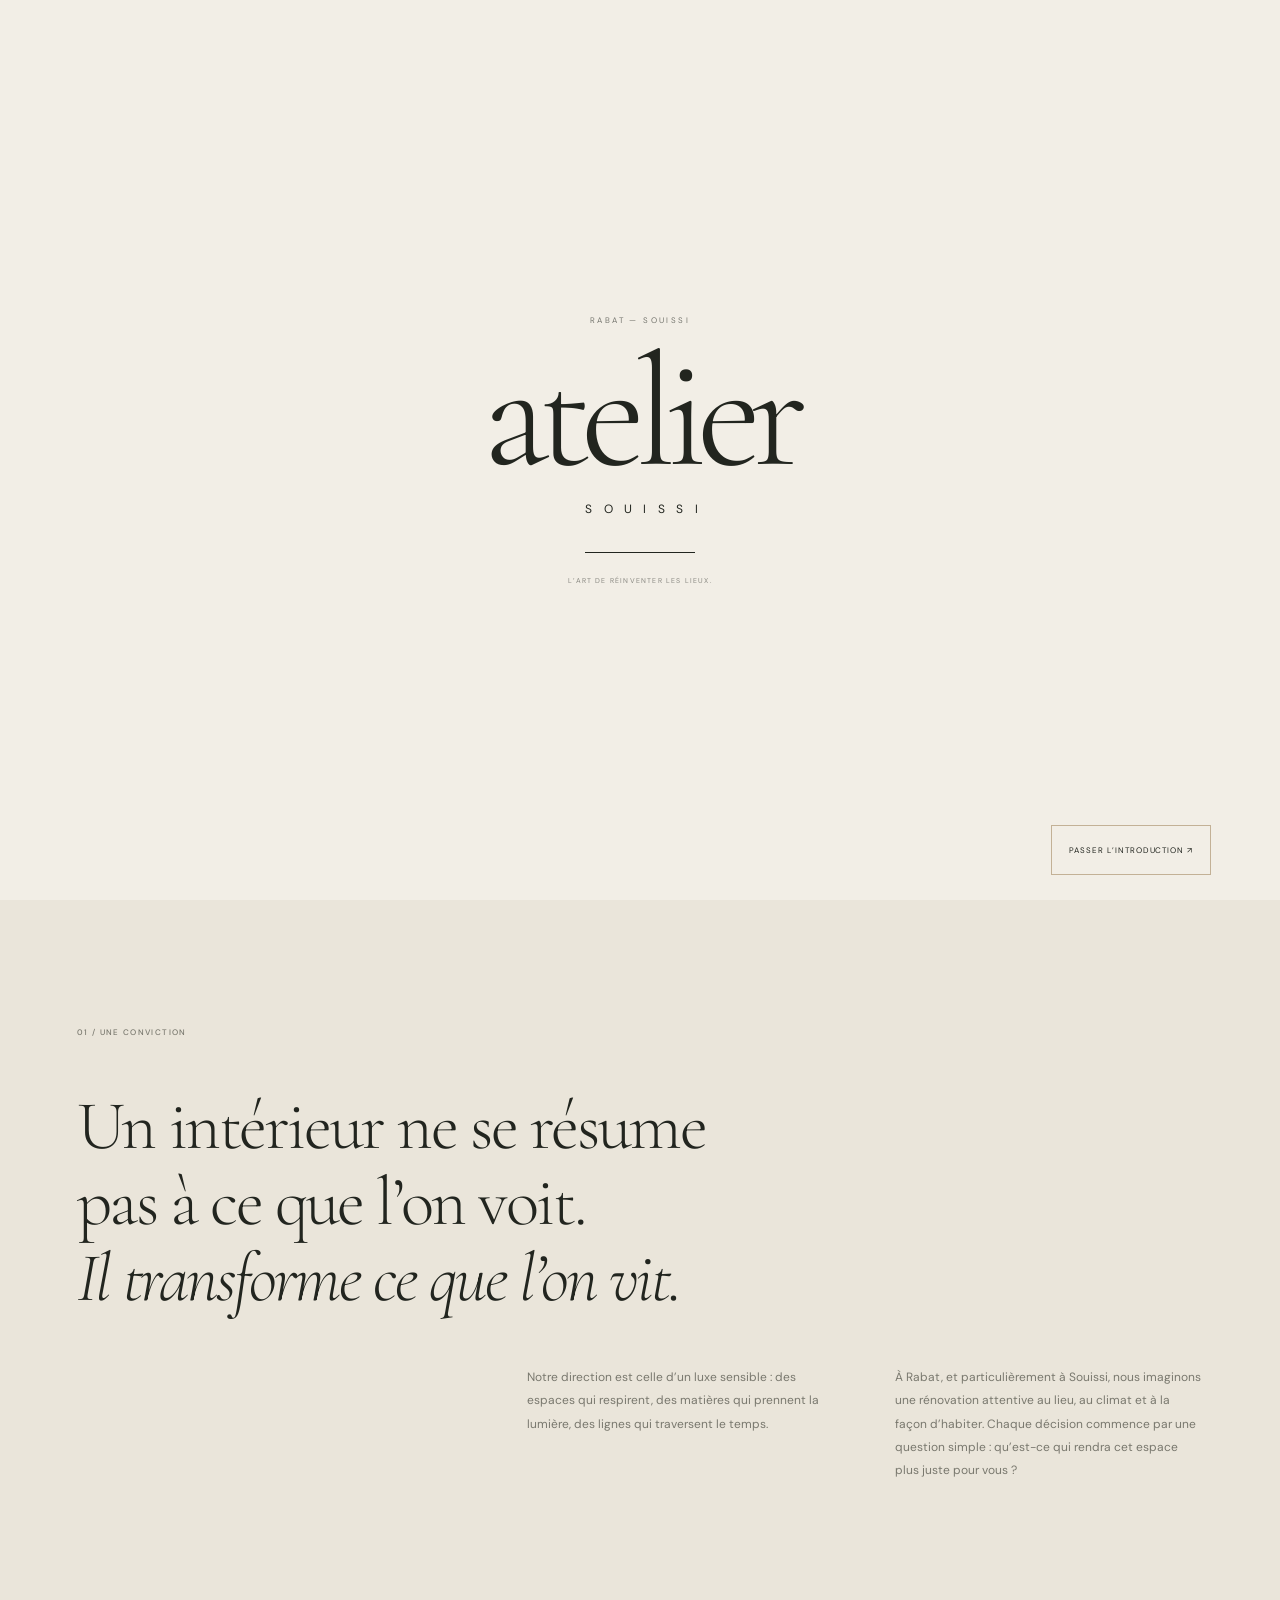
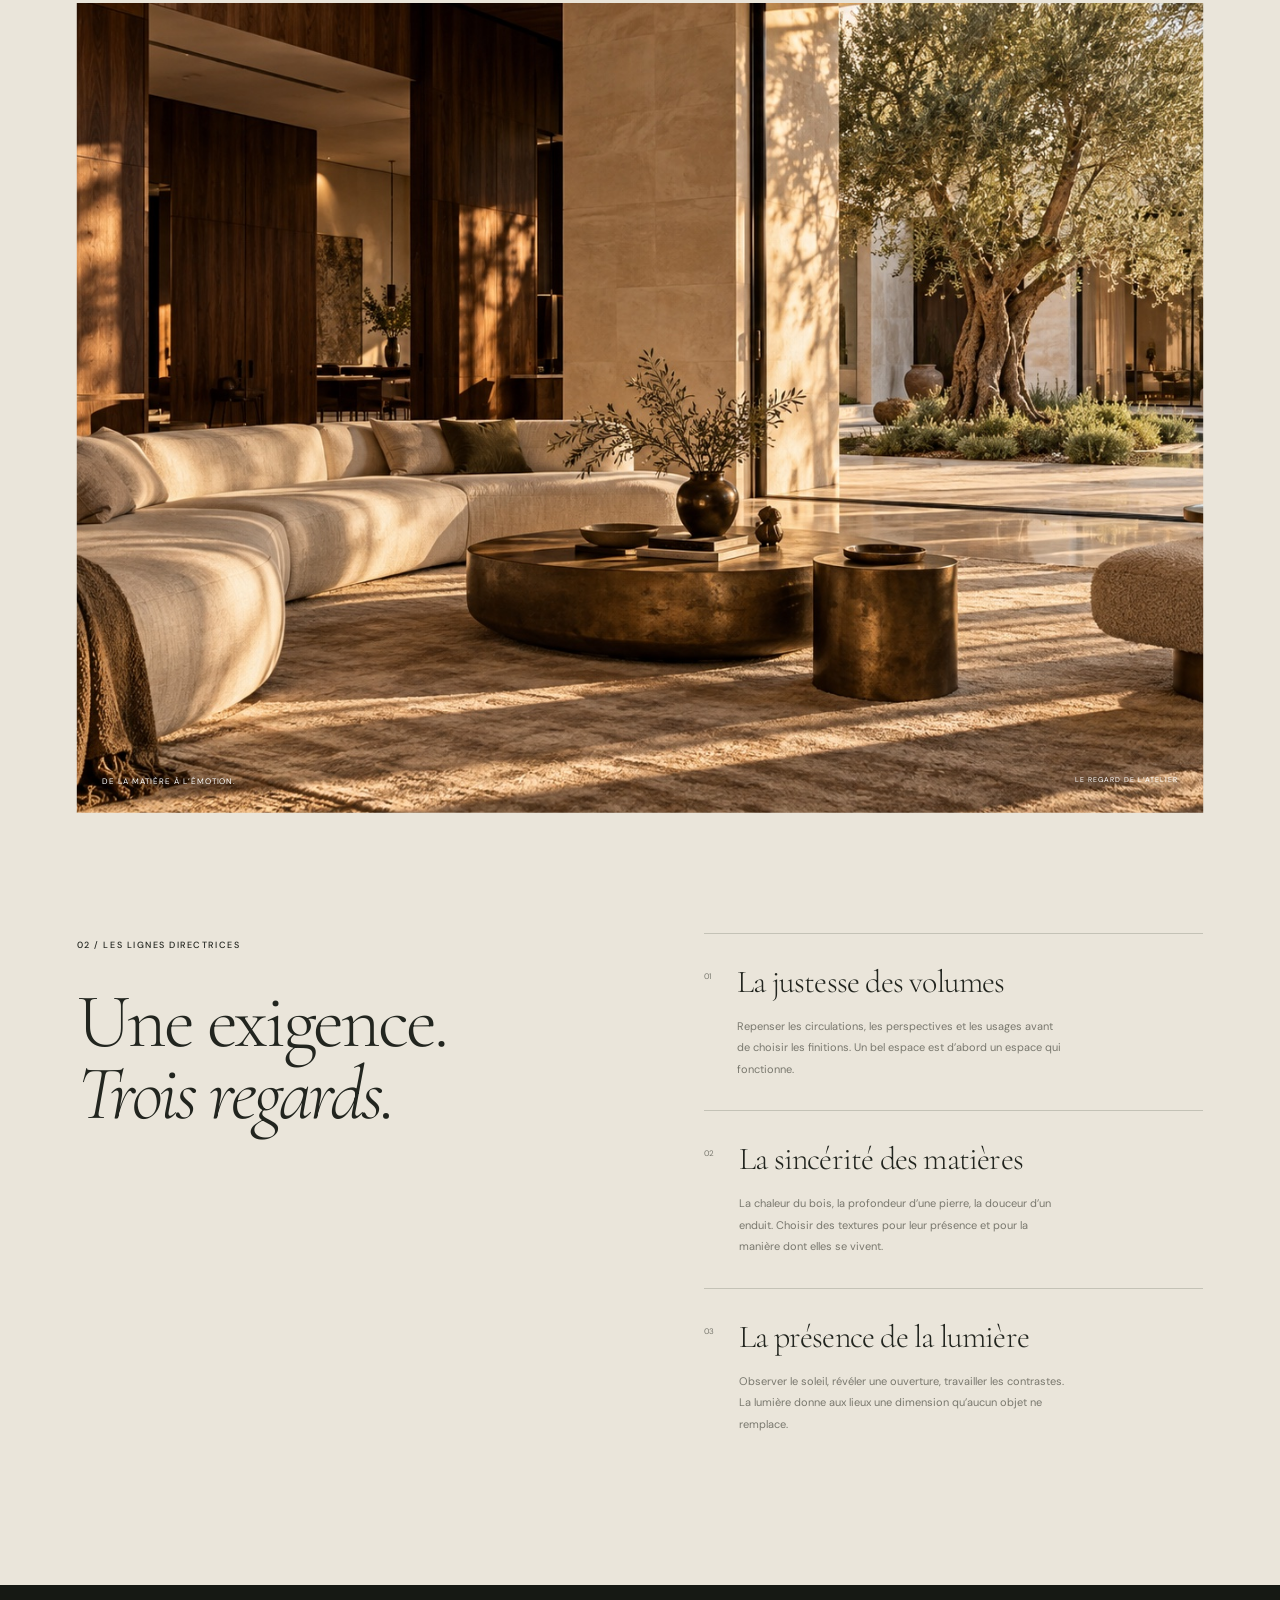
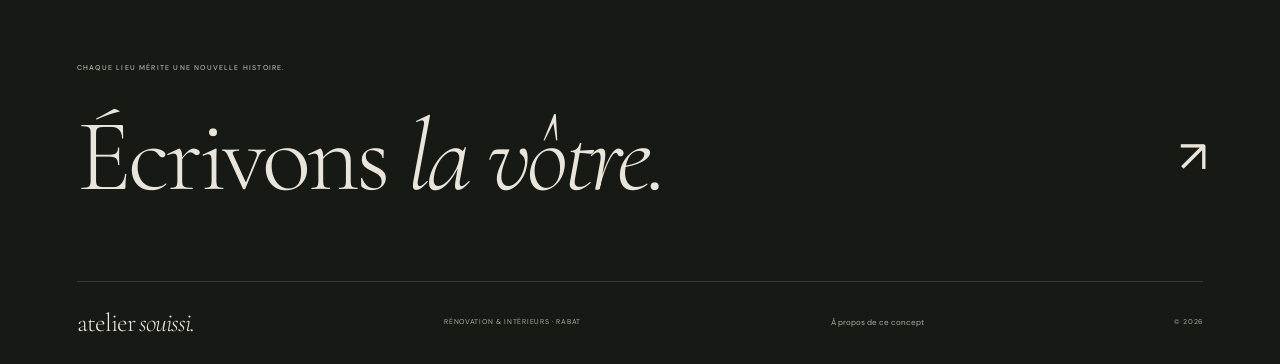
==== atelier/index.html @ e3917a99 "Ajouter atelier/index.html" ====
<!doctype html><html lang="fr" class="no-js"><head><meta charset="utf-8"><meta name="viewport" content="width=device-width, initial-scale=1"><meta name="theme-color" content="#171916"><title>L’atelier — Atelier Souissi</title><meta name="description" content="Atelier Souissi, un univers de rénovation et d’intérieurs à Rabat. Villas, espaces de vie, matières et lumière."><meta property="og:title" content="L’atelier — Atelier Souissi"><meta property="og:image" content="../assets/nour-villa.jpg"><link rel="icon" type="image/svg+xml" href="../assets/favicon.svg"><link rel="preload" as="font" type="font/ttf" href="../assets/cormorant-normal.ttf" crossorigin><link rel="preload" as="image" href="../assets/ambre-salon.jpg"><link rel="stylesheet" href="../luxury.css"><script>document.documentElement.classList.replace('no-js','js');</script><script src="../experience.js" defer></script></head><body data-page="atelier" data-title="L’atelier" class="theme-light">
 <a class="skip-link" href="#main">Aller au contenu</a>
 <div class="opening" id="opening" aria-hidden="true"><div class="opening-top"></div><div class="opening-bottom"></div><div class="opening-brand"><span class="opening-city">RABAT — SOUISSI</span><span class="opening-word">atelier</span><span class="opening-sub">S O U I S S I</span><div class="opening-rule"><i></i></div><span class="opening-signature">L’ART DE RÉINVENTER LES LIEUX.</span></div><button class="opening-skip" type="button" tabindex="-1">PASSER L’INTRODUCTION ↗</button></div>
 <div class="route-transition" aria-hidden="true"><div class="route-transition-fill"></div><div class="route-transition-name"></div><span>ATELIER SOUISSI</span></div>
 <header class="header" id="header"><a class="brand" href="../" aria-label="Atelier Souissi, accueil"><span>atelier</span><small>SOUISSI</small></a><div class="header-location">RÉNOVATION & INTÉRIEURS<br><span>RABAT, MAROC</span></div><nav class="primary-nav" aria-label="Navigation principale"><a href="../univers/" data-nav="univers">Les univers</a><a href="../atelier/" data-nav="atelier" aria-current="page">L’atelier</a><a href="../expertises/" data-nav="expertises">L’expertise</a></nav><div class="header-tools"><a class="project-link" href="../contact/">Votre projet <span>↗</span></a><button class="overview-toggle" type="button" aria-label="Voir les univers en vue d’ensemble" aria-pressed="false"><span></span><span></span></button><button class="menu-toggle" type="button" aria-label="Ouvrir le menu" aria-expanded="false" aria-controls="menu"><i></i><i></i></button></div><div class="reading-progress"></div></header>
 <div class="menu" id="menu" hidden><div class="menu-photo"><img src="../assets/nour-villa.jpg" alt="Univers architectural Atelier Souissi" id="menu-photo"><span>LES LIEUX CHANGENT.<br><em>La façon de vivre aussi.</em></span></div><div class="menu-body"><span class="micro">EXPLORER L’UNIVERS ATELIER SOUISSI</span><nav aria-label="Menu complet"><a href="../" data-menu-image="../assets/nour-villa.jpg"><span class="menu-number">01</span><span>L’accueil</span><span class="menu-arrow">↗</span></a><a href="../univers/" data-menu-image="../assets/ambre-salon.jpg"><span class="menu-number">02</span><span>Les univers</span><span class="menu-arrow">↗</span></a><a href="../atelier/" data-menu-image="../assets/escalier-sculpture.jpg"><span class="menu-number">03</span><span>L’atelier</span><span class="menu-arrow">↗</span></a><a href="../expertises/" data-menu-image="../assets/sable-bain.jpg"><span class="menu-number">04</span><span>L’expertise</span><span class="menu-arrow">↗</span></a><a href="../contact/" data-menu-image="../assets/nour-villa.jpg"><span class="menu-number">05</span><span>Votre projet</span><span class="menu-arrow">↗</span></a></nav><div class="menu-bottom"><span>Rabat · Souissi & alentours</span><button type="button" id="replay-opening">Revoir l’ouverture ↗</button><button class="legal-open" type="button">Le concept</button></div></div></div>
 <main id="main" tabindex="-1"><section class="atelier-hero"><div class="atelier-hero-copy"><span class="micro">LE REGARD ATELIER SOUISSI</span><h1>Le luxe<br>se <em>ressent.</em></h1><p>Un équilibre. Une lumière. Un détail juste.<br>Et ce sentiment d’être exactement à sa place.</p><a class="line-link" href="#vision">Découvrir notre regard <span>↓</span></a><span class="atelier-coordinate">RABAT, MAROC — 34° N</span></div><div class="atelier-hero-image"><img src="../assets/escalier-sculpture.jpg" alt="Escalier courbe en pierre sous une lumière zénithale" fetchpriority="high"><span>L’ATTENTION CHANGE LA PERCEPTION.</span></div></section><section class="atelier-manifesto" id="vision"><span class="micro" data-reveal>01 / UNE CONVICTION</span><h2 data-reveal>Un intérieur ne se résume<br>pas à ce que l’on voit.<br><em>Il transforme ce que l’on vit.</em></h2><div class="manifesto-text" data-reveal><p>Notre direction est celle d’un luxe sensible : des espaces qui respirent, des matières qui prennent la lumière, des lignes qui traversent le temps.</p><p>À Rabat, et particulièrement à Souissi, nous imaginons une rénovation attentive au lieu, au climat et à la façon d’habiter. Chaque décision commence par une question simple : qu’est-ce qui rendra cet espace plus juste pour vous ?</p></div></section><figure class="image-expand" data-expand><img src="../assets/ambre-salon.jpg" alt="Lumière du soir sur le noyer, le lin et la pierre" loading="lazy"><figcaption>DE LA MATIÈRE À L’ÉMOTION.<span>LE REGARD DE L’ATELIER</span></figcaption></figure><section class="values"><div class="values-title" data-reveal><span class="micro">02 / LES LIGNES DIRECTRICES</span><h2>Une exigence.<br><em>Trois regards.</em></h2></div><div class="values-list"><article data-reveal><span>01</span><div><h3>La justesse des volumes</h3><p>Repenser les circulations, les perspectives et les usages avant de choisir les finitions. Un bel espace est d’abord un espace qui fonctionne.</p></div></article><article data-reveal><span>02</span><div><h3>La sincérité des matières</h3><p>La chaleur du bois, la profondeur d’une pierre, la douceur d’un enduit. Choisir des textures pour leur présence et pour la manière dont elles se vivent.</p></div></article><article data-reveal><span>03</span><div><h3>La présence de la lumière</h3><p>Observer le soleil, révéler une ouverture, travailler les contrastes. La lumière donne aux lieux une dimension qu’aucun objet ne remplace.</p></div></article></div></section><footer class="footer"><div class="footer-main"><span class="micro">CHAQUE LIEU MÉRITE UNE NOUVELLE HISTOIRE.</span><a class="footer-invitation" href="../contact/">Écrivons <em>la vôtre.</em><span>↗</span></a></div><div class="footer-line"><a class="footer-wordmark" href="../">atelier <em>souissi.</em></a><span>RÉNOVATION & INTÉRIEURS · RABAT</span><button class="legal-open" type="button">À propos de ce concept</button><span>© 2026</span></div></footer></main>
 <dialog class="legal-dialog" id="legal-dialog" aria-labelledby="legal-title"><button type="button" class="dialog-close" aria-label="Fermer les informations">×</button><span class="micro">NOTE DE PRÉSENTATION</span><h2 id="legal-title">Une vision.<br><em>Un concept.</em></h2><p>Atelier Souissi est une identité de présentation créée pour un projet d’entreprise de rénovation à Rabat. Son nom et les prestations proposées restent à valider avec l’entreprise.</p><p>Villa Nour, Résidence Ambre et Maison Sable sont des études d’ambiance fictives. Les images ont été créées pour ce concept à l’aide de la génération d’images ; elles ne représentent pas des chantiers réalisés.</p><p>Le parcours « Votre projet » prépare un brief téléchargeable sur votre appareil. Il ne transmet aucune demande. Les coordonnées et informations légales réelles devront être renseignées avant l’utilisation commerciale.</p></dialog><div class="image-cursor" aria-hidden="true">DÉCOUVRIR<br><span>↗</span></div>
 </body></html>
---- luxury.css ----
@font-face{font-family:Sans;font-weight:400;font-display:swap;src:url('assets/dm-sans-400.ttf')}@font-face{font-family:Sans;font-weight:500 700;font-display:swap;src:url('assets/dm-sans-500.ttf')}@font-face{font-family:Display;font-style:normal;font-weight:300 600;font-display:swap;src:url('assets/cormorant-normal.ttf')}@font-face{font-family:Display;font-style:italic;font-weight:300 600;font-display:swap;src:url('assets/cormorant-italic.ttf')}
:root{--paper:#eae5da;--paper2:#f2eee6;--ink:#22251f;--night:#161914;--gold:#c3b196;--muted:#79786e;--line:#34392e35;--pad:6vw;--ease:cubic-bezier(.76,0,.24,1);--smooth:cubic-bezier(.22,1,.36,1)}*{box-sizing:border-box}html{scroll-behavior:smooth;scroll-padding-top:110px}body{margin:0;background:var(--paper);color:var(--ink);font:13px/1.75 Sans,Arial,sans-serif;-webkit-font-smoothing:antialiased}body[data-page=home]{overflow:hidden}body.locked{overflow:hidden}::selection{background:#b9a98a;color:var(--night)}button,input,select,textarea{font:inherit}button,a{-webkit-tap-highlight-color:transparent}button{color:inherit;border:0;background:none;cursor:pointer}a{color:inherit;text-decoration:none}img{display:block;width:100%;height:100%;object-fit:cover}h1,h2,h3,h4,p,figure{margin:0}h1,h2,h3,h4{font-family:Display,Georgia,serif;font-weight:300;line-height:.94;letter-spacing:-.04em}em{font-family:Display,Georgia,serif;font-weight:300}h2{font-size:clamp(55px,6.5vw,106px)}button:focus-visible,a:focus-visible,summary:focus-visible{outline:1px solid var(--gold);outline-offset:7px}input:focus-visible,select:focus-visible,textarea:focus-visible{outline:1px solid currentColor;outline-offset:4px}[hidden]{display:none!important}.micro{font:9px/1.6 Sans,Arial,sans-serif;letter-spacing:.17em;font-weight:500}.skip-link{position:fixed;top:-100px;left:25px;z-index:2000;background:var(--paper);color:var(--ink);padding:12px 20px}.skip-link:focus{top:20px}main:focus{outline:none}.no-js .opening{display:none}.no-js .menu-toggle,.no-js .overview-toggle{display:none}

/* A signature, then two horizontal curtains unveil the first photograph. */
.opening{position:fixed;inset:0;z-index:1000;display:grid;place-items:center;color:var(--ink);isolation:isolate}.opening-top,.opening-bottom{position:absolute;left:0;right:0;height:50.1%;background:var(--paper2);z-index:-1;transition:transform 1.4s var(--ease)}.opening-top{top:0}.opening-bottom{bottom:0}.opening-brand{display:flex;align-items:center;flex-direction:column;transition:opacity .6s,transform .8s var(--smooth)}.opening-city{font-size:8px;letter-spacing:.3em;opacity:.6;margin-bottom:30px}.opening-word{font:300 160px/.7 Display,Georgia,serif;letter-spacing:-.07em;animation:brandReveal 1.8s var(--smooth) both}.opening-sub{font-size:12px;letter-spacing:.35em;margin:30px 0 22px;padding-left:7px;animation:brandReveal 1.6s .15s var(--smooth) both}.opening-rule{width:110px;height:1px;background:#22251f20;overflow:hidden;margin:10px 0 22px}.opening-rule i{display:block;width:100%;height:100%;background:var(--ink);transform:scaleX(0);transform-origin:left;animation:loadLine 2.1s var(--smooth) forwards}.opening-signature{font-size:7px;letter-spacing:.17em;opacity:.5}.opening-skip{position:absolute;bottom:33px;right:var(--pad);font-size:8px;letter-spacing:.12em;padding:10px}.opening.depart .opening-top{transform:translateY(-100%)}.opening.depart .opening-bottom{transform:translateY(100%)}.opening.depart .opening-brand{opacity:0;transform:translateY(-15px)}.opening.depart .opening-skip{opacity:0}.opening.done{display:none}@keyframes brandReveal{from{opacity:0;filter:blur(7px);transform:translateY(18px)}to{opacity:1;filter:blur(0);transform:none}}@keyframes loadLine{to{transform:scaleX(1)}}
.route-transition{position:fixed;inset:0;z-index:800;pointer-events:none;visibility:hidden;display:grid;place-items:center;color:var(--paper);isolation:isolate;overflow:hidden}.route-transition.is-active{visibility:visible;pointer-events:auto}.route-transition-fill{position:absolute;inset:0;background:var(--night);z-index:-1;transform:translateY(101%);transition:transform .7s var(--ease)}.route-transition.is-covered .route-transition-fill{transform:translateY(0)}.route-transition.is-revealing .route-transition-fill{transform:translateY(-101%)}.route-transition-name{font:300 clamp(50px,8vw,120px)/1 Display,Georgia,serif;opacity:0;transform:translateY(20px);transition:opacity .4s,transform .6s var(--smooth)}.route-transition.is-covered .route-transition-name{opacity:1;transform:none}.route-transition.is-revealing .route-transition-name{opacity:0;transform:translateY(-30px)}.route-transition>span{position:absolute;bottom:45px;font-size:8px;letter-spacing:.25em;opacity:0}.route-transition.is-covered>span{opacity:.5}

.header{position:fixed;top:0;left:0;right:0;height:110px;padding:0 var(--pad);display:flex;align-items:center;gap:38px;color:#fff;z-index:300;transition:background .5s,color .5s,height .5s;text-shadow:0 1px 20px #00000015}.brand{display:flex;flex-direction:column;align-items:center;line-height:1;width:112px;flex-shrink:0}.brand>span{font:300 52px/.76 Display,Georgia,serif;letter-spacing:-.055em}.brand>small{font-size:8px;letter-spacing:.39em;margin-top:12px;padding-left:4px}.header-location{font-size:7px;letter-spacing:.12em;line-height:1.9;border-left:1px solid #ffffff40;padding-left:23px;margin-right:auto}.header-location>span{opacity:.55}.primary-nav{display:flex;gap:27px;font-size:10px}.primary-nav>a{position:relative}.primary-nav>a:after{content:'';position:absolute;bottom:-5px;left:0;right:0;height:1px;background:currentColor;transform:scaleX(0);transform-origin:left;transition:transform .4s}.primary-nav>a:hover:after,.primary-nav>a[aria-current=page]:after{transform:scaleX(1)}.header-tools{display:flex;gap:24px;align-items:center}.project-link{font-size:10px;border-bottom:1px solid #ffffff60;padding-bottom:6px;white-space:nowrap}.project-link span{margin-left:25px;font-size:17px}.menu-toggle{width:35px;height:40px;display:flex;flex-direction:column;gap:7px;justify-content:center;align-items:center;padding:0;position:relative}.menu-toggle i{width:29px;height:1px;background:currentColor;display:block;transition:transform .5s}.menu-toggle[aria-expanded=true] i:first-child{transform:translateY(4px) rotate(45deg)}.menu-toggle[aria-expanded=true] i:last-child{transform:translateY(-4px) rotate(-45deg)}.overview-toggle{display:flex;align-items:center;gap:3px;height:40px;width:33px;justify-content:center}.overview-toggle span{width:11px;height:15px;border:1px solid currentColor;transition:height .4s,transform .4s}.overview-toggle:hover span:first-child{transform:translateY(-3px)}.overview-toggle[aria-pressed=true] span{height:22px}.theme-light .header,.header.is-scrolled,.header.menu-is-open,body.is-overview .header{color:var(--ink);text-shadow:none}.theme-light .header-location,.header.is-scrolled .header-location,.header.menu-is-open .header-location,.is-overview .header-location{border-color:var(--line)}.theme-light .project-link,.header.is-scrolled .project-link,.header.menu-is-open .project-link,.is-overview .project-link{border-color:var(--line)}.header.is-scrolled{height:84px;background:#eae5daf5;backdrop-filter:blur(14px)}.header.menu-is-open{height:100px;background:transparent}.reading-progress{position:absolute;bottom:0;left:0;height:1px;background:var(--gold);width:100%;transform:scaleX(var(--reading,0));transform-origin:left}.menu{position:fixed;inset:0;z-index:250;background:var(--paper);padding:120px var(--pad) 55px;display:grid;grid-template-columns:1fr 1fr;gap:9vw;overflow-y:auto;animation:menuReveal 1s var(--smooth)}.menu-photo{height:calc(100svh - 175px);min-height:420px;position:relative;overflow:hidden}.menu-photo>img{transition:opacity .3s,transform 1.2s var(--smooth);filter:brightness(.75)}.menu-photo>span{position:absolute;bottom:35px;left:35px;font-size:8px;letter-spacing:.1em;color:white;line-height:2}.menu-photo>span>em{font-size:32px;letter-spacing:-.02em}.menu-body{display:flex;flex-direction:column;justify-content:center}.menu-body>.micro{font-size:7px;margin-bottom:25px;color:var(--muted)}.menu-body nav>a{display:flex;gap:20px;align-items:center;font:300 clamp(38px,4.9vw,76px)/1.5 Display,Georgia,serif;letter-spacing:-.04em;border-bottom:1px solid var(--line)}.menu-number{font:8px Sans,Arial,sans-serif;letter-spacing:0;align-self:center;color:var(--muted);width:14px}.menu-arrow{font:25px Sans,Arial,sans-serif;margin-left:auto;transition:transform .4s}.menu-body nav>a:hover .menu-arrow{transform:translate(6px,-6px)}.menu-body nav>a:hover>span:nth-child(2){font-style:italic}.menu-bottom{display:flex;flex-wrap:wrap;gap:20px;align-items:center;margin-top:30px;font-size:9px;color:var(--muted)}.menu-bottom>span{width:100%}.menu-bottom button{font-size:8px;padding:0;border-bottom:1px solid var(--line)}@keyframes menuReveal{from{opacity:0;clip-path:inset(0 0 100% 0)}to{opacity:1;clip-path:inset(0)}}

/* The home is an immersive horizontal gallery, with a true zoomed overview. */
.home-experience{height:100svh;min-height:540px;position:relative;overflow:hidden;background:var(--paper);color:#fff;isolation:isolate}.home-stage{position:absolute;inset:0;transform:scale(1);transition:transform 1.5s var(--ease);transform-origin:50% 50%}.scene-track{height:100%;display:flex;width:500vw;transform:translate3d(calc(var(--scene,0)*-100vw),0,0);transition:transform 1.5s var(--ease);will-change:transform}.scene{height:100%;width:100vw;flex:0 0 100vw;position:relative;overflow:visible;pointer-events:none}.scene.is-active{pointer-events:auto}.scene-photo{position:absolute;inset:0;overflow:hidden;transition:inset 1.5s var(--ease)}.scene-photo img{transform:scale(1.03);object-position:50% 50%;transition:transform 2s var(--smooth)}.scene.is-active .scene-photo img{animation:drift 28s linear both}.scene[data-scene="3"] .scene-photo img{object-position:50% 43%}.scene-shade{position:absolute;inset:0;background:linear-gradient(180deg,#0c120d42,transparent 28%,#080e0b15 40%,#0c120d75 76%,#0c120d8f);transition:opacity .9s}.scene-copy{position:absolute;left:var(--pad);right:var(--pad);bottom:17%;}.scene-eyebrow{display:block;margin-bottom:23px;font-size:8px;letter-spacing:.21em}.scene-heading{font-size:clamp(90px,12vw,190px);line-height:.78;letter-spacing:-.035em;max-width:1050px}.scene-heading em{line-height:1.02}.scene-lower{display:flex;align-items:center;gap:60px;margin-top:24px}.scene-lower>p{font-size:11px;line-height:1.8;opacity:.8;min-width:220px}.outline-link{display:inline-flex;align-items:center;justify-content:space-between;gap:30px;border:1px solid #ffffff65;position:relative;isolation:isolate;overflow:hidden;font-size:8px;letter-spacing:.13em;padding:17px 20px;min-width:240px}.outline-link:before{content:'';position:absolute;inset:0;z-index:-1;background:var(--paper);transform:translateY(101%);transition:transform .55s var(--smooth)}.outline-link:hover{color:var(--ink)}.outline-link:hover:before{transform:translateY(0)}.outline-link span{font-size:17px;line-height:1}.scene-side{position:absolute;right:26px;top:45%;writing-mode:vertical-rl;font-size:7px;letter-spacing:.15em;opacity:.65}.home-top-label{position:absolute;top:155px;left:var(--pad);z-index:2;display:flex;align-items:center;gap:11px;font-size:7px;letter-spacing:.18em;transition:opacity .5s}.location-point{width:4px;height:4px;background:#d1bc95;border-radius:100%;display:block}.home-top-line{height:1px;width:40px;background:#ffffff55;margin:0 8px}.home-bottom{position:absolute;bottom:47px;left:var(--pad);right:var(--pad);z-index:5;display:flex;align-items:center;justify-content:space-between;border-top:1px solid #ffffff35;padding-top:22px;transition:color .6s,border-color .6s}.scene-pagination{display:flex;align-items:center;gap:17px;font-size:11px}.total-scenes{opacity:.4}.pagination-line{width:110px;height:1px;background:#ffffff30;display:block}.pagination-line i{display:block;height:1px;width:20%;background:currentColor;transition:width 1s var(--ease)}.home-instruction{display:flex;align-items:center;gap:12px;font-size:7px;letter-spacing:.15em;opacity:.75}.mouse-icon{display:block;width:12px;height:19px;border:1px solid currentColor;border-radius:8px;position:relative}.mouse-icon:before{content:'';width:1px;height:5px;background:currentColor;position:absolute;top:3px;left:4.5px;animation:scrollHint 2s infinite}.scene-arrows{display:flex;gap:12px}.scene-arrows button{width:43px;height:43px;display:grid;place-items:center;border:1px solid #ffffff55;border-radius:50%;font-size:20px;transition:background .4s,color .4s}.scene-arrows button:hover{background:var(--paper);color:var(--ink)}.home-footnote{position:absolute;left:var(--pad);right:var(--pad);bottom:17px;display:flex;justify-content:space-between;opacity:.45;font-size:6px;letter-spacing:.13em}.overview-intro{position:absolute;left:var(--pad);right:var(--pad);top:18%;text-align:center;color:var(--ink);opacity:0;transform:translateY(-15px);transition:opacity .7s,transform .7s;pointer-events:none}.overview-intro h2{font-size:65px;margin-top:15px}.overview-intro .micro{font-size:8px}.scene-select{display:none;position:absolute;inset:0 4vw;z-index:5;cursor:pointer}.overview-caption{display:flex;align-items:center;justify-content:space-between;gap:30px;position:absolute;left:4vw;right:4vw;bottom:-86px;color:var(--ink);opacity:0;transition:opacity .5s;pointer-events:none;font-size:26px}.overview-caption strong{font:300 54px Display,Georgia,serif;margin-right:auto}.overview-caption>span:last-child{font-size:47px}.is-overview .home-stage{transform:translateY(45px) scale(.42)}.is-overview .scene{pointer-events:auto}.is-overview .scene-photo{inset:0 4vw}.is-overview .scene-photo img{animation:none;transform:scale(1)}.is-overview .scene-copy,.is-overview .scene-side,.is-overview .home-top-label{opacity:0;pointer-events:none}.is-overview .scene-shade{opacity:0}.is-overview .scene-select{display:block}.is-overview .overview-caption,.is-overview .overview-intro{opacity:1;transform:none}.is-overview .home-bottom,.is-overview .home-footnote{color:var(--ink);border-color:var(--line)}.is-overview .pagination-line{background:var(--line)}.is-overview .scene-arrows button{border-color:var(--line)}.is-overview .scene-arrows button:hover{background:var(--ink);color:var(--paper)}.experience-ready .scene.is-active .scene-eyebrow{animation:textRise 1s .15s var(--smooth) both}.experience-ready .scene.is-active .scene-heading{animation:textRise 1.5s .25s var(--smooth) both}.experience-ready .scene.is-active .scene-lower{animation:textRise 1.3s .5s var(--smooth) both}@keyframes textRise{from{opacity:0;transform:translateY(40px);filter:blur(3px)}to{opacity:1;transform:none;filter:blur(0)}}@keyframes drift{from{transform:scale(1.04)}to{transform:scale(1.16)}}@keyframes scrollHint{50%{transform:translateY(5px)}}

.collection-intro{padding:190px var(--pad) 65px}.collection-intro>.micro{color:var(--muted)}.collection-intro h1{font-size:clamp(85px,10.5vw,170px);margin-top:35px;line-height:.82}.collection-intro h1 em{line-height:1.02}.collection-intro-bottom{display:flex;align-items:flex-end;justify-content:space-between;margin-top:35px;gap:30px}.collection-intro-bottom>p{font-size:12px;line-height:1.8;color:var(--muted)}.filters{display:flex;gap:26px}.filters button{padding:8px 0;font-size:10px;position:relative;color:var(--muted)}.filters button.is-active{color:var(--ink)}.filters button.is-active:after{content:'';position:absolute;left:0;right:0;bottom:0;height:1px;background:var(--ink)}.collection-grid{padding:10px var(--pad) 50px;display:grid;grid-template-columns:1fr 1fr;gap:85px 6vw;align-items:start}.collection-card{min-width:0;display:block}.collection-card:nth-child(2){margin-top:170px}.collection-card:nth-child(3){grid-column:1/3;max-width:76%;width:100%;margin-left:auto}.collection-image{height:530px;position:relative;overflow:hidden}.collection-image img{transition:transform 1.7s var(--smooth);object-position:60% center}.collection-card:hover .collection-image img{transform:scale(1.065)}.collection-card:nth-child(3) .collection-image{height:500px}.collection-number{position:absolute;top:23px;left:24px;color:white;font-size:10px;letter-spacing:.15em}.collection-arrow{position:absolute;bottom:22px;right:22px;border:1px solid #ffffff80;width:45px;height:45px;border-radius:50%;display:grid;place-items:center;color:white;font-size:21px}.collection-caption{display:flex;align-items:center;justify-content:space-between;padding-top:20px;gap:15px}.collection-caption h2{font-size:37px;letter-spacing:-.035em}.collection-caption>span{font-size:9px;color:var(--muted)}.concept-caption{font-size:9px;color:var(--muted);margin:0 var(--pad) 70px;border-top:1px solid var(--line);padding-top:25px}

.case-hero{height:100svh;min-height:620px;position:relative;color:white;overflow:hidden}.hero-background{position:absolute;inset:0;animation:drift 30s linear both}.case-shade{position:absolute;inset:0;background:linear-gradient(180deg,#00000040,transparent 28%,#12170c45 75%,#10150d80)}.case-heading{position:absolute;left:var(--pad);bottom:140px}.case-heading>.micro{display:block;margin-bottom:25px;font-size:8px}.case-heading h1{font-size:clamp(100px,13vw,200px);line-height:.77;letter-spacing:-.03em}.case-heading h1>em{color:#e1cfad;line-height:.95}.case-hero-caption{position:absolute;bottom:65px;right:var(--pad);font-size:11px;opacity:.8}.case-scroll{position:absolute;left:var(--pad);bottom:63px;display:flex;align-items:center;gap:30px;font-size:8px;letter-spacing:.13em}.case-scroll>span{font-size:19px}.story-intro{display:grid;grid-template-columns:.6fr 1.4fr;gap:7vw;padding:120px var(--pad)}.story-label{padding-top:5px;display:flex;flex-direction:column;align-items:flex-start}.story-label .micro{font-size:8px}.fine-rule{height:85px;width:1px;background:var(--line);margin:30px 0}.story-label>p{font-size:8px;color:var(--muted);letter-spacing:.12em;line-height:1.9}.story-copy h2{max-width:700px;margin-bottom:45px}.story-copy .story-lead{font-size:19px;line-height:1.7;max-width:580px;color:var(--ink);letter-spacing:-.02em}.story-copy>p:not(.story-lead){font-size:12px;line-height:1.95;color:var(--muted);max-width:530px;margin-top:25px}.project-facts{display:flex;gap:45px;margin-top:55px;border-top:1px solid var(--line);padding-top:25px;flex-wrap:wrap}.project-facts>div{display:flex;flex-direction:column;gap:9px}.project-facts span{font-size:7px;letter-spacing:.1em;color:var(--muted)}.project-facts strong{font-size:10px;font-weight:400}.image-expand{height:90svh;min-height:500px;position:relative;overflow:hidden;clip-path:inset(0 var(--inset,6%) 0);transition:clip-path .1s linear}.image-expand>img{object-position:50% 48%;transform:scale(1.04)}.image-expand>figcaption{position:absolute;bottom:25px;left:8vw;right:8vw;display:flex;justify-content:space-between;gap:20px;color:white;font-size:8px;letter-spacing:.12em;text-shadow:0 2px 6px #000}.image-expand figcaption>span{font-size:7px}.material-story{padding:125px var(--pad);display:grid;grid-template-columns:1fr 1fr;gap:10vw;align-items:center}.material-story h2{margin-top:30px;font-size:clamp(55px,6vw,90px)}.material-story>div>p{font-size:12px;line-height:1.9;color:var(--muted);max-width:300px;margin-top:30px}.line-link{display:inline-flex;align-items:center;justify-content:space-between;gap:40px;border-bottom:1px solid var(--ink);padding:13px 0 9px;margin-top:25px;font-size:10px;transition:gap .4s}.line-link>span{font-size:18px;line-height:1}.line-link:hover{gap:60px}.material-trio{display:flex;gap:20px;align-items:center}.material{flex:1;min-width:0}.material:nth-child(2){margin-top:90px}.material:nth-child(3){margin-top:-60px}.material-swatch{height:230px;background:var(--swatch);position:relative;overflow:hidden}.swatch-0:after{content:'';position:absolute;inset:0;opacity:.3;background:repeating-linear-gradient(165deg,transparent 0 18px,#e8e3d718 19px 21px,transparent 23px 40px)}.swatch-1:after{content:'';position:absolute;inset:0;background:repeating-linear-gradient(90deg,transparent 0 4px,#00000013 5px,transparent 8px 13px)}.swatch-2{background:linear-gradient(110deg,#ffffff22,transparent 50%,#00000015),var(--swatch)}.material>span{font-size:7px;color:var(--muted);display:block;margin:15px 0 7px}.material>h3{font:10px Sans,Arial,sans-serif;letter-spacing:0}.case-diptych{padding:0 var(--pad) 120px;display:grid;grid-template-columns:1.2fr 1fr;gap:12vw;align-items:center}.case-diptych figure{height:650px;position:relative;overflow:hidden}.case-diptych figure img{object-position:64% center}.case-diptych figcaption{position:absolute;bottom:25px;left:25px;font-size:7px;letter-spacing:.13em;color:white;text-shadow:0 2px 8px #000}.case-quote>.micro{font-size:7px;color:var(--muted)}.case-quote>p{font:300 clamp(60px,7.5vw,115px)/.96 Display,Georgia,serif;letter-spacing:-.04em;margin-top:35px}.quote-rule{display:block;width:1px;height:75px;background:var(--line);margin-top:35px}.next-universe{height:75svh;min-height:480px;position:relative;display:flex;align-items:center;justify-content:center;overflow:hidden;color:white}.next-universe>img{position:absolute;inset:0;transition:transform 1.5s var(--smooth);filter:brightness(.6)}.next-universe:hover>img{transform:scale(1.05)}.next-universe>div{position:relative;width:100%;padding:0 var(--pad)}.next-universe .micro{font-size:8px}.next-universe h2{font-size:clamp(60px,9vw,150px);margin-top:25px;display:flex;align-items:center;justify-content:space-between;gap:30px}.next-universe h2>span{font:50px Sans,Arial,sans-serif}

.atelier-hero{height:100svh;min-height:700px;display:grid;grid-template-columns:53% 47%;background:var(--paper)}.atelier-hero-copy{padding:190px 6vw 60px;display:flex;flex-direction:column;justify-content:center;align-items:flex-start;position:relative}.atelier-hero-copy h1{font-size:clamp(85px,9vw,150px);line-height:.85;margin:35px 0}.atelier-hero-copy>p{font-size:12px;color:var(--muted);line-height:1.9}.atelier-coordinate{position:absolute;bottom:40px;font-size:7px;letter-spacing:.16em;color:var(--muted)}.atelier-hero-image{position:relative;overflow:hidden}.atelier-hero-image img{object-position:50% 50%}.atelier-hero-image>span{position:absolute;bottom:40px;left:35px;color:white;font-size:7px;letter-spacing:.12em}.atelier-manifesto{padding:120px var(--pad)}.atelier-manifesto>.micro{font-size:8px;color:var(--muted)}.atelier-manifesto h2{font-size:clamp(50px,5.4vw,86px);line-height:1.1;margin:45px 0 50px;letter-spacing:-.035em}.manifesto-text{display:grid;grid-template-columns:1fr 1fr;gap:60px;width:60%;margin-left:auto}.manifesto-text p{font-size:12px;line-height:1.95;color:var(--muted)}.values{padding:120px var(--pad);display:grid;grid-template-columns:1fr 1fr;gap:10vw}.values h2{font-size:clamp(55px,6vw,90px);margin-top:30px}.values-list article{display:flex;gap:25px;border-top:1px solid var(--line);padding:30px 0}.values-list article>span{font-size:8px;color:var(--muted);padding-top:5px}.values-list h3{font-size:32px;line-height:1.1;letter-spacing:-.025em;margin-bottom:17px}.values-list p{font-size:11px;line-height:1.95;color:var(--muted);max-width:330px}

.expertise-hero{height:100svh;min-height:650px;position:relative;overflow:hidden;color:white;padding:180px var(--pad) 100px;display:flex;flex-direction:column;justify-content:flex-end;align-items:flex-start;isolation:isolate}.expertise-hero>img,.expertise-hero>div{position:absolute;inset:0;z-index:-1}.expertise-hero>img{object-position:50% 53%;animation:drift 30s linear both}.expertise-hero>div{background:linear-gradient(180deg,#00000033,transparent 20%,#0b1006a6)}.expertise-hero h1{font-size:clamp(85px,11vw,170px);line-height:.82;margin:35px 0 30px}.expertise-hero h1 em{line-height:1.1}.service-section{display:grid;grid-template-columns:45% 55%;position:relative}.service-visual{height:100svh;position:sticky;top:0;overflow:hidden}.service-visual>img{transition:opacity .35s,transform 1.5s var(--smooth);object-position:50% center}.service-visual>.micro{position:absolute;left:40px;bottom:40px;color:white;font-size:7px;text-shadow:0 1px 6px #000}.service-content{padding:105px 6vw 100px}.service-content>.micro{font-size:8px;color:var(--muted)}.service-content h2{font-size:clamp(55px,6vw,90px);margin-top:30px;margin-bottom:50px}.service{border-top:1px solid var(--line)}.service:last-child{border-bottom:1px solid var(--line)}.service summary{list-style:none;display:flex;gap:18px;align-items:center;padding:30px 0;cursor:pointer}.service summary::-webkit-details-marker{display:none}.service summary>span{font-size:8px;color:var(--muted)}.service summary h3{font-size:30px;line-height:1.05;letter-spacing:-.035em}.service summary>i{font:300 23px Sans,Arial,sans-serif;font-style:normal;margin-left:auto;transition:transform .4s}.service[open] summary>i{transform:rotate(45deg)}.service-detail{padding:0 0 35px 31px;animation:textRise .6s var(--smooth)}.service-detail h4{font-size:25px;line-height:1.1;letter-spacing:-.02em;margin-bottom:18px}.service-detail p{font-size:12px;color:var(--muted);line-height:1.95}.service-detail>.micro{font-size:7px;display:block;margin-top:23px}.service-detail .line-link{margin-top:15px;font-size:9px}.method{background:var(--night);color:var(--paper);padding:110px var(--pad)}.method>.micro{font-size:8px;opacity:.6}.method h2{margin-top:35px;font-size:clamp(55px,6vw,95px)}.method-steps{display:grid;grid-template-columns:repeat(4,1fr);gap:6vw;margin-top:75px}.method-steps article{border-top:1px solid #ffffff30;padding-top:20px}.method-steps article>span{font-size:8px;color:var(--gold)}.method-steps h3{font-size:34px;margin:35px 0 20px;letter-spacing:-.02em}.method-steps p{font-size:11px;color:#b1b6a7;line-height:1.9}

.contact-page{display:grid;grid-template-columns:43% 57%;min-height:100svh}.contact-image{position:relative;min-height:100%;overflow:hidden}.contact-image>img{position:absolute;inset:0;object-position:50% center;filter:brightness(.8)}.contact-image-copy{position:absolute;left:5vw;right:5vw;bottom:65px;color:white}.contact-image-copy>.micro{font-size:7px}.contact-image-copy p{font:300 80px/.9 Display,Georgia,serif;letter-spacing:-.04em;margin:25px 0 35px}.contact-image-copy>span:last-child{font-size:7px;letter-spacing:.13em;opacity:.7}.contact-body{padding:160px 6vw 35px}.contact-body>.micro{font-size:8px;color:var(--muted)}.contact-body h1{font-size:clamp(60px,6vw,98px);line-height:.87;margin-top:25px;letter-spacing:-.04em}.contact-intro{font-size:11px;color:var(--muted);margin-top:25px}.brief-progress{display:flex;position:relative;align-items:center;justify-content:space-between;font-size:7px;letter-spacing:.12em;margin:35px 0 30px;padding-bottom:17px}.brief-progress>i{position:absolute;bottom:0;height:1px;left:0;right:0;background:var(--line)}.brief-progress b{display:block;width:33.33%;height:1px;background:var(--ink);transition:width .6s var(--smooth)}fieldset{padding:0;margin:0;border:0;min-width:0}legend{font-size:13px;line-height:1.4;margin-bottom:22px;letter-spacing:-.01em}.choice-grid{display:grid;grid-template-columns:1fr 1fr;gap:10px;margin-bottom:27px}.choice-grid label{position:relative;display:block;cursor:pointer}.choice-grid input{position:absolute;opacity:0;left:0;top:0;width:1px;height:1px;margin:0}.choice-grid label>span{border:1px solid var(--line);padding:14px 12px;font-size:10px;display:flex;justify-content:space-between;align-items:center;gap:10px;transition:background .3s,color .3s}.choice-grid input:checked+span{background:var(--ink);color:var(--paper);border-color:var(--ink)}.choice-grid input:focus-visible+span{outline:1px solid var(--ink);outline-offset:4px}.choice-grid i{font-style:normal;font-size:14px}.field-row{display:grid;grid-template-columns:1fr 1fr;gap:25px}.field-row>div{min-width:0}form label:not(.choice-grid label){display:block;font-size:9px;margin-bottom:8px}input,select,textarea{width:100%;min-width:0;border:0;border-bottom:1px solid var(--line);border-radius:0;background:transparent;color:var(--ink);box-shadow:none;font-size:11px;padding:9px 0 12px;margin-bottom:24px}input::placeholder,textarea::placeholder{color:#8c8d81}select{appearance:none;background-image:url("data:image/svg+xml,%3Csvg width='12' height='8' xmlns='http://www.w3.org/2000/svg'%3E%3Cpath d='m1 1 5 5 5-5' fill='none' stroke='%23666'/%3E%3C/svg%3E");background-repeat:no-repeat;background-position:right 5px center;padding-right:22px}select option{background:var(--paper);color:var(--ink)}textarea{resize:vertical;max-height:200px}.solid-link{display:flex;align-items:center;justify-content:space-between;gap:25px;width:100%;padding:18px 20px;background:var(--ink);color:var(--paper);font-size:8px;letter-spacing:.12em;position:relative;isolation:isolate;overflow:hidden}.solid-link:before{content:'';position:absolute;inset:0;background:#a99778;z-index:-1;transform:translateY(101%);transition:transform .5s var(--smooth)}.solid-link:hover:before{transform:translateY(0)}.solid-link span{font-size:18px;line-height:1}.brief-buttons{display:flex;align-items:center;gap:25px}.brief-back{flex:0 0 auto;padding:0;font-size:8px;letter-spacing:.05em}.brief-note{font-size:8px;line-height:1.8;color:var(--muted);margin-top:20px;max-width:460px}.contact-bottom{display:flex;align-items:center;justify-content:space-between;gap:20px;border-top:1px solid var(--line);margin-top:45px;padding-top:22px;font-size:8px;color:var(--muted)}.contact-bottom button{padding:0;font-size:8px}.summary-line{display:flex;justify-content:space-between;border-bottom:1px solid var(--line);padding:11px 0;font-size:10px;gap:20px}.summary-line span{color:var(--muted);flex:0 0 80px}.summary-line strong{font-weight:400;text-align:right;overflow-wrap:anywhere}.summary-line:last-child{margin-bottom:24px}#brief-status{font-size:10px;line-height:1.8;margin-top:15px}#brief-status a{text-decoration:underline;text-underline-offset:4px}

.footer{background:var(--night);color:var(--paper);padding:70px var(--pad) 26px}.footer-main>.micro{font-size:7px;color:#b2b5a6}.footer-invitation{font:300 clamp(60px,8vw,130px)/1.05 Display,Georgia,serif;letter-spacing:-.04em;display:flex;align-items:center;gap:20px;margin:25px 0 70px}.footer-invitation>em{margin-right:auto}.footer-invitation>span{font:45px Sans,Arial,sans-serif;transition:transform .4s}.footer-invitation:hover>span{transform:translate(8px,-8px)}.footer-line{display:flex;justify-content:space-between;align-items:center;border-top:1px solid #ffffff22;padding-top:25px;gap:20px;font-size:7px;letter-spacing:.1em;color:#a9ae9e}.footer-wordmark{font:26px Display,Georgia,serif;letter-spacing:-.04em;color:var(--paper)}.footer-line button{font-size:8px;letter-spacing:0;padding:0}.legal-dialog{border:0;background:var(--paper2);color:var(--ink);width:min(620px,90vw);max-height:88svh;padding:65px 50px;box-shadow:0 20px 100px #00000030}.legal-dialog::backdrop{background:#12170ec9;backdrop-filter:blur(6px)}.dialog-close{position:absolute;top:17px;right:20px;width:32px;height:32px;font:26px Sans,Arial,sans-serif;font-weight:300;line-height:1}.legal-dialog>.micro{font-size:8px;color:var(--muted)}.legal-dialog h2{font-size:65px;line-height:.95;margin:30px 0}.legal-dialog p{font-size:12px;line-height:1.9;color:var(--muted);margin-top:20px}.image-cursor{position:fixed;left:0;top:0;width:92px;height:92px;border-radius:50%;background:#eae5dade;color:var(--ink);backdrop-filter:blur(8px);z-index:500;display:flex;flex-direction:column;align-items:center;justify-content:center;font-size:7px;letter-spacing:.12em;pointer-events:none;opacity:0;transition:opacity .25s;will-change:transform}.image-cursor>span{font-size:22px;line-height:1.5}.image-cursor.is-visible{opacity:1}.js [data-reveal]{opacity:0;transform:translateY(35px);transition:opacity 1.1s var(--smooth),transform 1.1s var(--smooth)}.js [data-reveal].revealed{opacity:1;transform:none}

@media(min-width:1600px){.header{height:130px}.home-top-label{top:180px}.scene-copy{bottom:19%}.scene-lower{gap:95px;margin-top:30px}.scene-lower>p{font-size:13px}.outline-link{font-size:9px;padding:20px 25px;min-width:285px}.header-location{font-size:8px}.primary-nav,.project-link{font-size:11px}.scene-eyebrow{font-size:9px}.home-instruction{font-size:8px}.home-footnote{font-size:7px}.story-copy .story-lead{font-size:22px}.story-copy>p:not(.story-lead){font-size:14px}.contact-body{padding-top:195px}.contact-body h1{font-size:105px}.contact-intro{font-size:13px}.brief-progress{font-size:8px}.contact-image-copy p{font-size:110px}.choice-grid label>span{padding:18px;font-size:12px}legend{font-size:15px}.brief-note{font-size:9px}input,select,textarea{font-size:13px}.solid-link{font-size:9px;padding:21px 23px}.service-content{padding-top:130px}.service summary h3{font-size:36px}.service-detail p{font-size:14px}}
@media(max-width:1100px){.header{gap:25px;padding:0 5vw}.header-location{display:none}.brand{margin-right:auto}.header-tools{gap:20px}.primary-nav{gap:22px}.project-link{display:none}.scene-heading{font-size:14vw}.scene-copy{bottom:20%}.scene-lower{gap:35px}.home-top-label{top:145px}.scene-lower>p{font-size:10px;min-width:190px}.outline-link{min-width:220px;font-size:7px}.scene-side{right:15px}.collection-image{height:450px}.collection-caption{display:block}.collection-caption>span{display:block;margin-top:10px}.material-story{gap:6vw}.material-trio{gap:12px}.material-swatch{height:180px}.case-diptych{gap:8vw}.case-diptych figure{height:540px}.contact-body{padding-left:5vw;padding-right:5vw}.contact-body h1{font-size:7.5vw}.contact-image-copy p{font-size:70px}.contact-page{grid-template-columns:40% 60%}.service-content{padding-left:5vw;padding-right:5vw}.service summary h3{font-size:26px}.method-steps{gap:4vw}.method-steps h3{font-size:30px}.atelier-hero-copy{padding-left:6vw;padding-right:4vw}.atelier-hero-copy h1{font-size:10vw}.manifesto-text{width:75%;gap:40px}}
@media(max-width:760px){:root{--pad:25px}.header{height:90px;padding:0 25px;gap:16px}.header.is-scrolled{height:74px}.brand{width:87px}.brand>span{font-size:43px}.brand>small{font-size:6px;letter-spacing:.4em;margin-top:10px}.primary-nav{display:none}.header-tools{gap:18px}.menu-toggle{width:32px;height:44px}.menu-toggle i{width:26px}.overview-toggle{height:44px;width:30px}.overview-toggle span{width:10px;height:14px}.header.menu-is-open{height:90px}.menu{padding:125px 25px 40px;display:block}.menu-photo{display:none}.menu-body>.micro{font-size:7px;margin-bottom:28px}.menu-body nav>a{font-size:49px;line-height:1.5;gap:17px}.menu-number{font-size:7px}.menu-arrow{font-size:22px}.menu-bottom{margin-top:30px;font-size:9px;gap:25px}.home-experience{min-height:620px}.home-top-label{top:123px;font-size:6px;gap:7px;letter-spacing:.1em}.home-top-line{width:18px;margin:0 2px}.scene-copy{bottom:23%;left:25px;right:20px}.scene-heading{font-size:clamp(72px,19.4vw,127px);line-height:.85;letter-spacing:-.045em}.scene-heading em{line-height:1.04}.scene-eyebrow{font-size:6px;letter-spacing:.12em;margin-bottom:24px}.scene-lower{display:block;margin-top:20px}.scene-lower>p{font-size:11px;min-width:0;line-height:1.7;opacity:.9}.outline-link{font-size:7px;padding:14px 16px;min-width:0;gap:22px;margin-top:23px}.outline-link>span{font-size:17px}.scene-side{display:none}.scene-photo img{object-position:56% center}.scene[data-scene="3"] .scene-photo img{object-position:50% 45%}.scene-shade{background:linear-gradient(180deg,#0c120d52,transparent 25%,#0c120d30 42%,#0c120d88 75%,#0c120d9c)}.home-bottom{left:25px;right:25px;bottom:42px;padding-top:19px}.scene-pagination{font-size:10px;gap:12px}.pagination-line{width:54px}.home-instruction{display:none}.scene-arrows{gap:10px}.scene-arrows button{height:39px;width:39px;font-size:19px}.home-footnote{left:25px;right:25px;bottom:16px;font-size:5px;letter-spacing:.06em;gap:20px}.home-footnote>span:last-child{text-align:right;max-width:150px}.is-overview .home-stage{transform:translateY(30px) scale(.61)}.overview-intro{top:18%}.overview-intro>.micro{font-size:6px}.overview-intro h2{font-size:43px;margin-top:15px}.overview-caption{bottom:-70px;font-size:15px;gap:14px;left:4vw;right:4vw}.overview-caption strong{font-size:31px}.overview-caption>span:last-child{font-size:30px}.is-overview .scene-photo{inset:9vh 4vw}.is-overview .scene-select{inset:9vh 4vw}.is-overview .overview-caption{bottom:25px}.collection-intro{padding:155px 25px 40px}.collection-intro>.micro{font-size:7px}.collection-intro h1{font-size:84px;margin-top:25px}.collection-intro-bottom{display:block;margin-top:30px}.collection-intro-bottom>p{font-size:11px}.filters{gap:23px;margin-top:25px;flex-wrap:wrap}.filters button{font-size:9px}.collection-grid{display:block;padding:0 25px 25px}.collection-card{width:100%;margin:0 0 45px!important;max-width:none!important}.collection-card:nth-child(2){width:88%;margin-left:auto!important}.collection-image{height:420px}.collection-card:nth-child(2) .collection-image{height:350px}.collection-card:nth-child(3) .collection-image{height:320px}.collection-caption{display:flex;padding-top:17px;align-items:flex-start}.collection-caption h2{font-size:32px}.collection-caption>span{font-size:7px;margin-top:3px;max-width:90px;text-align:right}.collection-number{font-size:8px;top:17px;left:17px}.collection-arrow{height:35px;width:35px;font-size:18px;right:15px;bottom:15px}.concept-caption{margin:0 25px 55px;font-size:8px;line-height:1.9}.case-hero{min-height:650px}.case-heading{left:25px;right:25px;bottom:160px}.case-heading>.micro{font-size:6px;letter-spacing:.12em;line-height:1.9;margin-bottom:25px}.case-heading h1{font-size:clamp(100px,26vw,160px);line-height:.79}.case-hero .hero-background{object-position:61% center}.case-scroll{bottom:46px;left:25px;font-size:7px;gap:20px}.case-hero-caption{left:25px;right:25px;bottom:96px;font-size:11px}.story-intro{display:block;padding:65px 25px}.story-label{margin-bottom:35px;display:flex;flex-direction:row;align-items:center;justify-content:space-between;gap:20px}.story-label .micro{font-size:7px}.fine-rule{display:none}.story-label>p{font-size:6px;text-align:right;line-height:1.8}.story-copy h2{font-size:58px;margin-bottom:28px}.story-copy .story-lead{font-size:18px;line-height:1.6}.story-copy>p:not(.story-lead){font-size:12px;margin-top:22px}.project-facts{gap:25px 30px;margin-top:35px;padding-top:23px}.project-facts span{font-size:6px}.project-facts strong{font-size:9px}.image-expand{height:70svh;min-height:420px;clip-path:inset(0 0 0)}.image-expand figcaption{left:25px;right:25px;bottom:20px;font-size:6px;letter-spacing:.05em}.image-expand figcaption>span{font-size:5px;text-align:right;max-width:95px}.material-story{display:block;padding:70px 25px}.material-story .micro{font-size:7px}.material-story h2{font-size:59px;margin-top:25px}.material-story>div>p{font-size:12px;margin-top:25px}.material-trio{margin-top:55px;gap:15px}.material-swatch{height:190px}.material:nth-child(2){margin-top:50px}.material:nth-child(3){margin-top:-25px}.material>h3{font-size:9px}.case-diptych{display:block;padding:0 25px 65px}.case-diptych figure{height:480px;width:88%}.case-quote{margin-left:25%;margin-top:45px}.case-quote>p{font-size:73px;margin-top:22px}.quote-rule{height:50px;margin-top:25px}.next-universe{height:60svh;min-height:390px}.next-universe .micro{font-size:7px}.next-universe h2{font-size:56px;line-height:.95;max-width:350px}.next-universe h2>span{font-size:29px}.next-universe>img{object-position:60% center}.atelier-hero{height:auto;min-height:0;display:flex;flex-direction:column;padding-top:90px}.atelier-hero-copy{padding:65px 25px 70px;min-height:520px}.atelier-hero-copy .micro{font-size:7px}.atelier-hero-copy h1{font-size:94px;margin:30px 0}.atelier-hero-copy>p{font-size:12px}.atelier-coordinate{bottom:20px;font-size:6px}.atelier-hero-image{height:72svh;min-height:470px;margin-left:25px}.atelier-hero-image>span{font-size:6px;bottom:25px;left:25px}.atelier-manifesto{padding:70px 25px}.atelier-manifesto>.micro{font-size:7px}.atelier-manifesto h2{font-size:43px;line-height:1.1;margin:30px 0 35px}.manifesto-text{width:85%;margin-left:auto;display:block}.manifesto-text p{font-size:12px;margin-top:20px}.values{display:block;padding:70px 25px}.values-title>.micro{font-size:7px}.values h2{font-size:60px;margin-top:25px}.values-list{margin-top:40px}.values-list article{padding:25px 0;gap:23px}.values-list h3{font-size:29px}.values-list p{font-size:12px}.expertise-hero{min-height:650px;padding:140px 25px 70px;height:95svh}.expertise-hero>.micro{font-size:7px}.expertise-hero h1{font-size:83px;margin:30px 0 10px}.expertise-hero .outline-link{margin-top:25px}.service-section{display:flex;flex-direction:column}.service-visual{height:380px;position:relative;order:1}.service-visual>.micro{left:25px;bottom:25px;font-size:6px}.service-content{padding:65px 25px;order:0}.service-content>.micro{font-size:7px}.service-content h2{font-size:62px;margin-top:25px;margin-bottom:35px}.service summary{padding:27px 0;gap:17px}.service summary h3{font-size:29px}.service summary>span{font-size:7px}.service-detail{padding:0 0 30px 29px}.service-detail h4{font-size:25px}.service-detail p{font-size:12px}.service-detail>.micro{font-size:6px;line-height:1.9}.method{padding:70px 25px}.method>.micro{font-size:7px}.method h2{font-size:56px;margin-top:25px}.method-steps{grid-template-columns:1fr 1fr;gap:35px 25px;margin-top:45px}.method-steps h3{font-size:32px;margin:25px 0 17px}.method-steps p{font-size:11px}.contact-page{display:flex;flex-direction:column}.contact-image{height:43svh;min-height:320px;order:1;display:none}.contact-body{padding:155px 25px 30px;min-height:100svh}.contact-body h1{font-size:75px;line-height:.87;margin-top:25px}.contact-body>.micro{font-size:7px}.contact-intro{font-size:11px;margin-top:23px}.brief-progress{margin-top:35px;margin-bottom:30px;font-size:7px}.choice-grid{gap:10px}.choice-grid label>span{font-size:10px;padding:15px 12px}legend{font-size:13px;margin-bottom:23px}.field-row{gap:20px}form label:not(.choice-grid label){font-size:9px}input,select,textarea{font-size:16px;padding:9px 0 12px;margin-bottom:25px}.solid-link{font-size:8px;padding:18px}.brief-note{font-size:8px;margin-top:20px;line-height:1.9}.brief-buttons{gap:18px}.brief-back{font-size:7px}.contact-bottom{font-size:8px;margin-top:45px}.contact-bottom button{font-size:8px}.summary-line{font-size:10px;gap:15px}.footer{padding:55px 25px 25px}.footer-main>.micro{font-size:6px;letter-spacing:.08em}.footer-invitation{font-size:58px;display:block;position:relative;line-height:.95;margin:25px 0 45px;max-width:290px}.footer-invitation>em{display:block;margin-top:5px}.footer-invitation>span{position:absolute;bottom:8px;right:-15px;font-size:31px}.footer-line{flex-wrap:wrap;gap:20px 25px;justify-content:space-between;font-size:6px;padding-top:22px}.footer-wordmark{font-size:25px;width:100%}.footer-line>span:nth-child(2){width:100%}.footer-line button{font-size:8px}.opening-word{font-size:130px}.opening-city{font-size:7px}.opening-sub{font-size:10px;margin-top:25px}.opening-signature{font-size:6px}.opening-skip{font-size:7px;bottom:25px;right:20px}.route-transition-name{font-size:58px}.route-transition>span{font-size:7px}.legal-dialog{padding:55px 27px 35px}.legal-dialog h2{font-size:58px}.legal-dialog p{font-size:12px}.image-cursor{display:none}}
@media(max-width:380px){.scene-heading{font-size:69px}.scene-eyebrow{font-size:5px}.home-top-label{font-size:5px;letter-spacing:.07em}.scene-lower>p{font-size:10px}.scene-copy{bottom:23%}.outline-link{font-size:6px;padding:13px 14px}.collection-intro h1{font-size:75px}.case-heading h1{font-size:94px}.contact-body h1{font-size:66px}.contact-body{padding-top:140px}.choice-grid label>span{font-size:9px}.brief-buttons{gap:12px}.solid-link{font-size:7px}.footer-invitation{font-size:52px}.atelier-hero-copy h1{font-size:83px}.expertise-hero h1{font-size:74px}.service summary h3{font-size:26px}.overview-intro h2{font-size:37px}}
@media(max-width:760px){.case-heading h1.is-long{font-size:clamp(70px,22vw,130px)}.collection-grid.is-filtered .collection-card{width:100%;max-width:none;margin:0!important}.home-experience{touch-action:none}}
.collection-grid.is-filtered .collection-card{grid-column:auto;margin:0;max-width:100%}
.collection-intro{position:relative}.collection-cover{position:absolute;right:var(--pad);top:175px;width:24vw;height:340px;overflow:hidden}.collection-cover>img{object-position:50% 50%}.collection-cover figcaption{position:absolute;left:18px;bottom:18px;color:white;font-size:6px;letter-spacing:.1em;text-shadow:0 1px 5px #000}.collection-intro h1{position:relative;z-index:1}
@media(min-width:1600px){.collection-cover{height:410px;width:26vw;top:190px}}
@media(max-width:1100px){.collection-cover{width:22vw;height:290px;top:205px}}
@media(max-width:760px){.collection-cover{display:none}}
@media(max-width:760px){.contact-body h1{font-size:clamp(48px,14.5vw,75px)}.expertise-hero h1{font-size:clamp(54px,17.5vw,83px)}}
.collection-grid.is-filtered{display:block}.collection-grid.is-filtered .collection-card{width:76%;max-width:none;margin:0 auto!important}
@media(max-width:760px){.collection-grid.is-filtered .collection-card{width:100%}}
@media(hover:hover) and (pointer:fine){[data-cursor]{cursor:none}}
@media(prefers-reduced-motion:reduce){html{scroll-behavior:auto!important}*,*:before,*:after{animation:none!important;transition:none!important;scroll-behavior:auto!important}.opening{display:none}.js [data-reveal]{opacity:1;transform:none}.image-cursor{display:none}.hero-background,.scene-photo img{transform:none}.route-transition{display:none}}
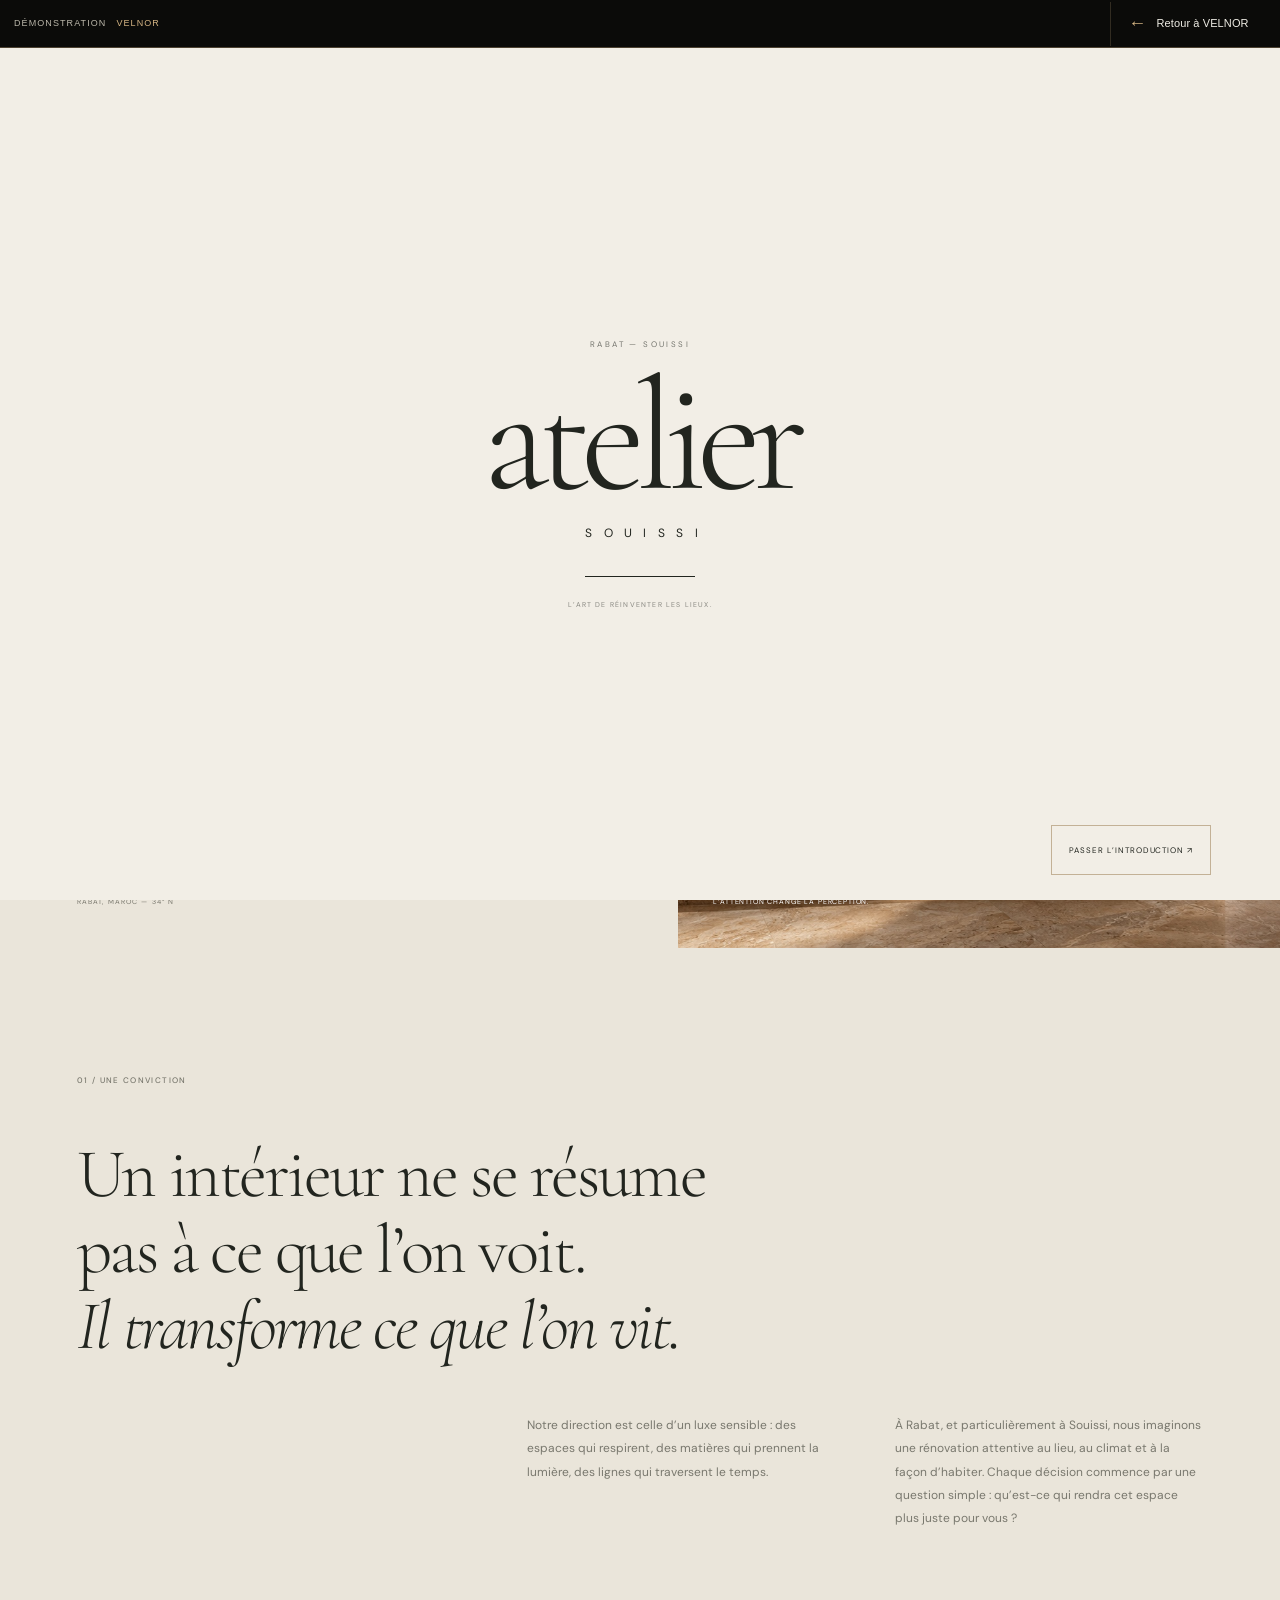
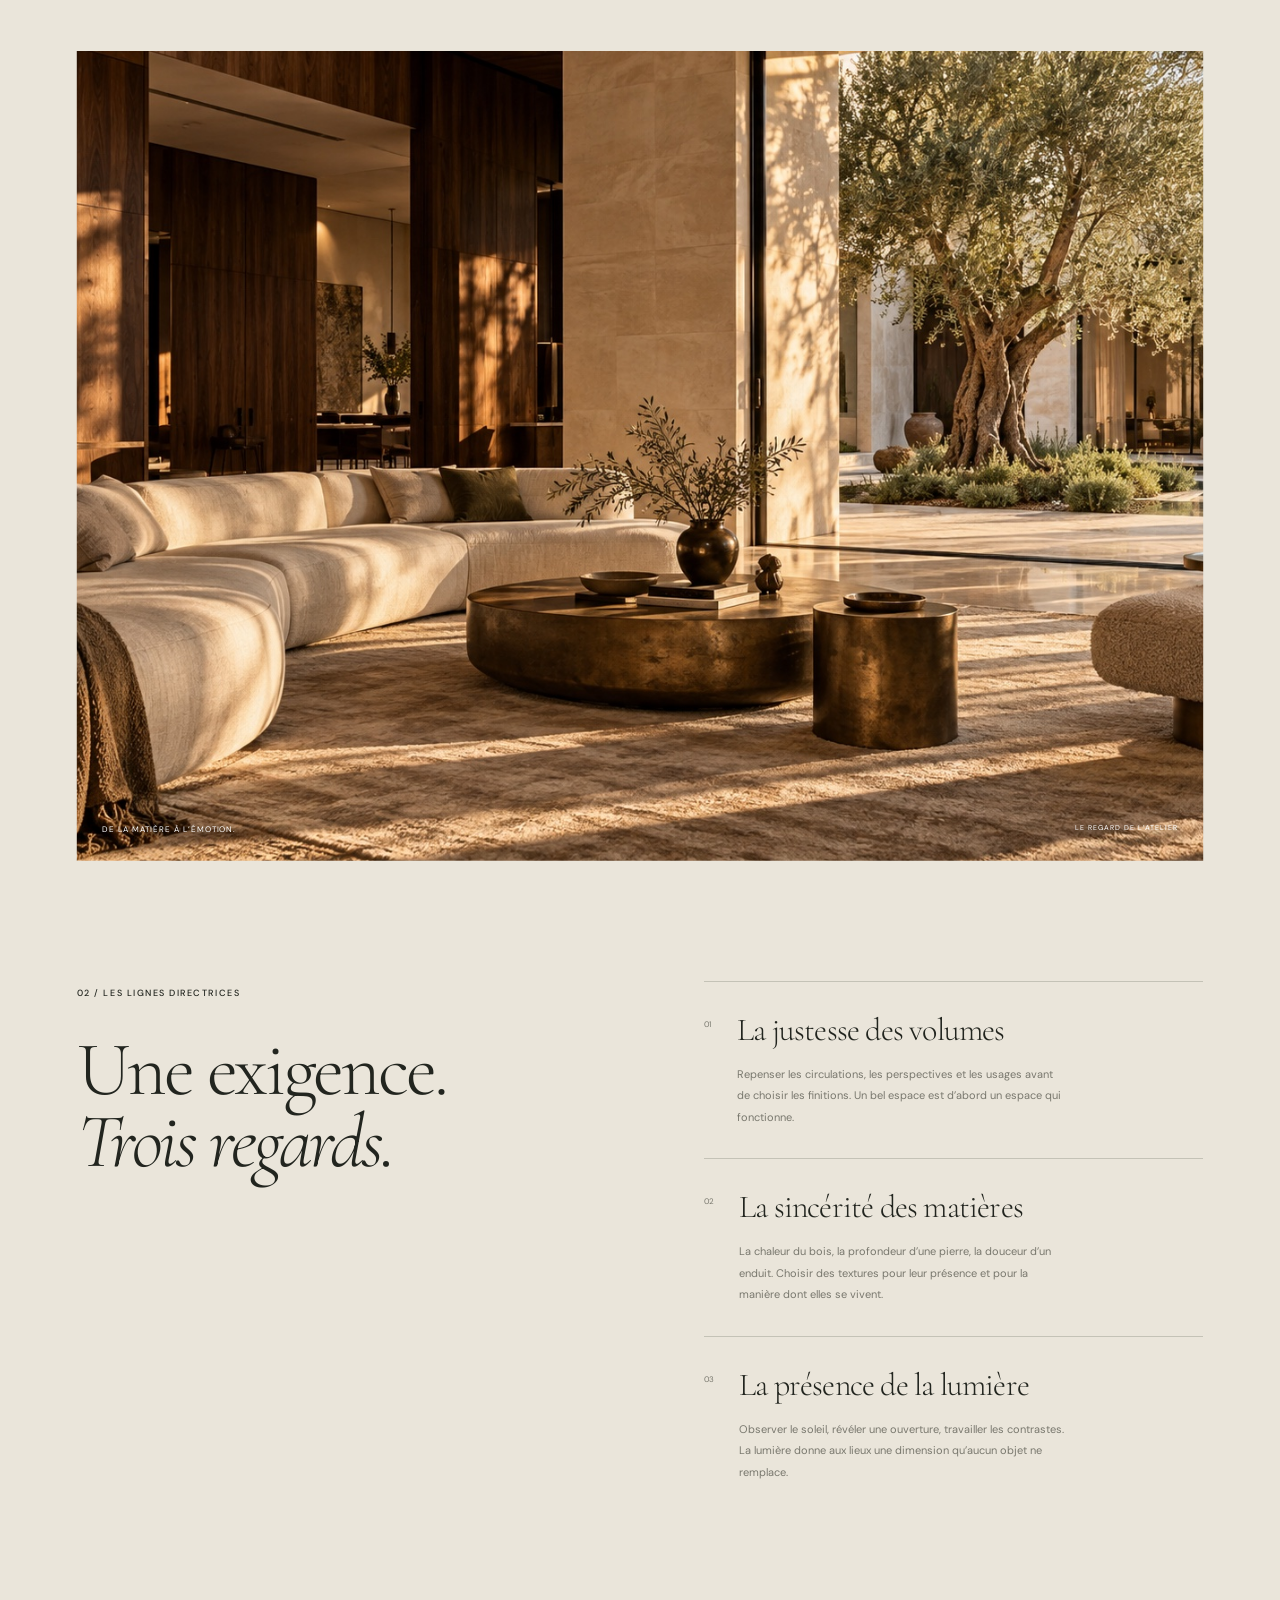
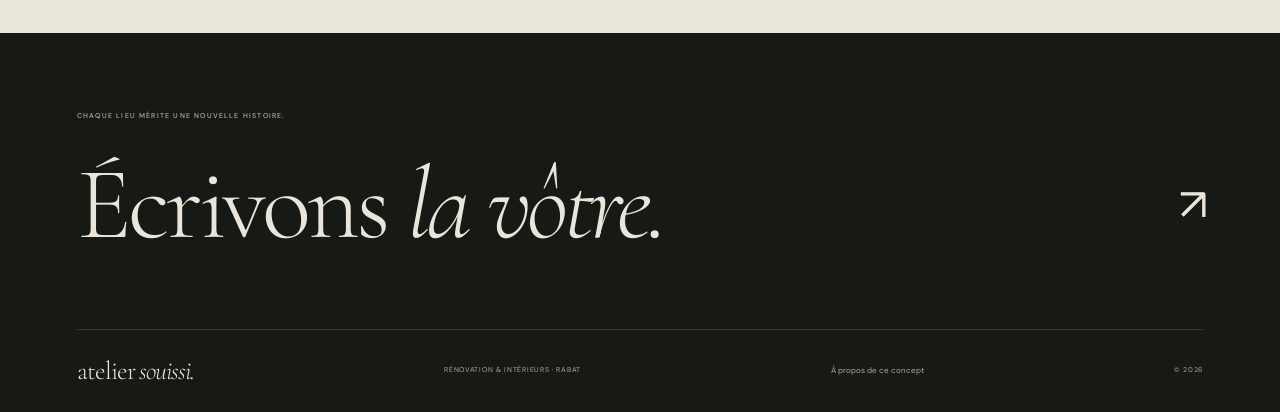
==== commit 8c435e83: "Ajouter le retour à VELNOR sur toutes les pages de démonstration" ====
--- a/atelier/index.html
+++ b/atelier/index.html
@@ -1,4 +1,4 @@
-<!doctype html><html lang="fr" class="no-js"><head><meta charset="utf-8"><meta name="viewport" content="width=device-width, initial-scale=1"><meta name="theme-color" content="#171916"><title>L’atelier — Atelier Souissi</title><meta name="description" content="Atelier Souissi, un univers de rénovation et d’intérieurs à Rabat. Villas, espaces de vie, matières et lumière."><meta property="og:title" content="L’atelier — Atelier Souissi"><meta property="og:image" content="../assets/nour-villa.jpg"><link rel="icon" type="image/svg+xml" href="../assets/favicon.svg"><link rel="preload" as="font" type="font/ttf" href="../assets/cormorant-normal.ttf" crossorigin><link rel="preload" as="image" href="../assets/ambre-salon.jpg"><link rel="stylesheet" href="../luxury.css"><script>document.documentElement.classList.replace('no-js','js');</script><script src="../experience.js" defer></script></head><body data-page="atelier" data-title="L’atelier" class="theme-light">
+<!doctype html><html lang="fr" class="no-js"><head><meta charset="utf-8"><meta name="viewport" content="width=device-width, initial-scale=1"><meta name="theme-color" content="#171916"><title>L’atelier — Atelier Souissi</title><meta name="description" content="Atelier Souissi, un univers de rénovation et d’intérieurs à Rabat. Villas, espaces de vie, matières et lumière."><meta property="og:title" content="L’atelier — Atelier Souissi"><meta property="og:image" content="../assets/nour-villa.jpg"><link rel="icon" type="image/svg+xml" href="../assets/favicon.svg"><link rel="preload" as="font" type="font/ttf" href="../assets/cormorant-normal.ttf" crossorigin><link rel="preload" as="image" href="../assets/ambre-salon.jpg"><link rel="stylesheet" href="../luxury.css"><script>document.documentElement.classList.replace('no-js','js');</script><script src="../experience.js" defer></script><link rel="stylesheet" href="../demo-return.css?v=20261108-1"></head><body data-page="atelier" data-title="L’atelier" class="theme-light velnor-demo" data-demo="atelier-souissi"><aside class="velnor-demo-bar" aria-label="Démonstration VELNOR"><span class="velnor-demo-label">Démonstration <b>VELNOR</b></span><a class="velnor-demo-back" href="https://wearevelnor.pages.dev/projets/atelier-souissi/" aria-label="Retour à VELNOR — Projet Atelier Souissi"><span aria-hidden="true">←</span> Retour à VELNOR</a></aside>
  <a class="skip-link" href="#main">Aller au contenu</a>
  <div class="opening" id="opening" aria-hidden="true"><div class="opening-top"></div><div class="opening-bottom"></div><div class="opening-brand"><span class="opening-city">RABAT — SOUISSI</span><span class="opening-word">atelier</span><span class="opening-sub">S O U I S S I</span><div class="opening-rule"><i></i></div><span class="opening-signature">L’ART DE RÉINVENTER LES LIEUX.</span></div><button class="opening-skip" type="button" tabindex="-1">PASSER L’INTRODUCTION ↗</button></div>
  <div class="route-transition" aria-hidden="true"><div class="route-transition-fill"></div><div class="route-transition-name"></div><span>ATELIER SOUISSI</span></div>
--- a/demo-return.css
+++ b/demo-return.css
@@ -0,0 +1,24 @@
+/* A reserved top strip keeps the portfolio exit clear of each demonstration. */
+:root{--velnor-demo-bar-height:calc(48px + env(safe-area-inset-top,0px))}
+body.velnor-demo{padding-top:var(--velnor-demo-bar-height)}
+.velnor-demo-bar,.velnor-demo-bar *{box-sizing:border-box}
+.velnor-demo-bar{position:fixed;inset:0 0 auto;z-index:3000;display:flex;align-items:center;justify-content:space-between;gap:12px;height:var(--velnor-demo-bar-height);padding:env(safe-area-inset-top,0px) max(14px,env(safe-area-inset-right,0px)) 0 max(14px,env(safe-area-inset-left,0px));border-bottom:1px solid #d4b48355;background:#0b0b09;color:#efede5;font:11px/1.3 Arial,Helvetica,sans-serif;text-shadow:none}
+.velnor-demo-label{display:flex;align-items:center;gap:10px;white-space:nowrap;font-size:9px;letter-spacing:.12em;text-transform:uppercase;color:#bcb8ab}
+.velnor-demo-label b{font-weight:500;color:#d4b483}
+.velnor-demo-bar .velnor-demo-back{display:inline-flex;align-items:center;justify-content:center;gap:10px;min-height:44px;min-width:156px;padding:0 12px;border:0;border-left:1px solid #d4b48333;border-radius:0;background:transparent;color:#efede5;font:11px/1.3 Arial,Helvetica,sans-serif;letter-spacing:.01em;text-decoration:none;white-space:nowrap;transition:background .18s,color .18s}
+.velnor-demo-back>span{font-size:18px;color:#d4b483}
+.velnor-demo-bar .velnor-demo-back:hover{background:#d4b48318;color:#e9d2af}
+.velnor-demo-bar .velnor-demo-back:focus-visible{outline:2px solid #d4b483;outline-offset:-3px;background:#d4b48318}
+.velnor-demo .skip:focus,.velnor-demo .skip-link:focus{top:calc(var(--velnor-demo-bar-height) + 8px);z-index:3100}
+/* Atelier uses fixed headers, an opening curtain and an immersive home. */
+.velnor-demo[data-demo="atelier-souissi"] .header,
+.velnor-demo[data-demo="atelier-souissi"] .menu,
+.velnor-demo[data-demo="atelier-souissi"] .opening,
+.velnor-demo[data-demo="atelier-souissi"] .route-transition{top:var(--velnor-demo-bar-height)}
+.velnor-demo[data-demo="atelier-souissi"] .home-experience{height:calc(100svh - var(--velnor-demo-bar-height));min-height:0}
+/* Zahrawi's header remains sticky beneath the reserved strip. */
+.velnor-demo[data-demo="azzahrawi"] .site-header{top:var(--velnor-demo-bar-height)}
+/* Maison's header stays in the normal page flow. */
+.velnor-demo[data-demo="maison-elegance"] .hero{min-height:calc(100svh - var(--velnor-demo-bar-height))}
+@media(max-width:600px){.velnor-demo-label{gap:6px;font-size:8px;letter-spacing:.06em}.velnor-demo-label b{display:none}.velnor-demo-bar .velnor-demo-back{min-width:150px;padding-inline:9px;font-size:10px}}
+@media(prefers-reduced-motion:reduce){.velnor-demo-bar .velnor-demo-back{transition:none}}
